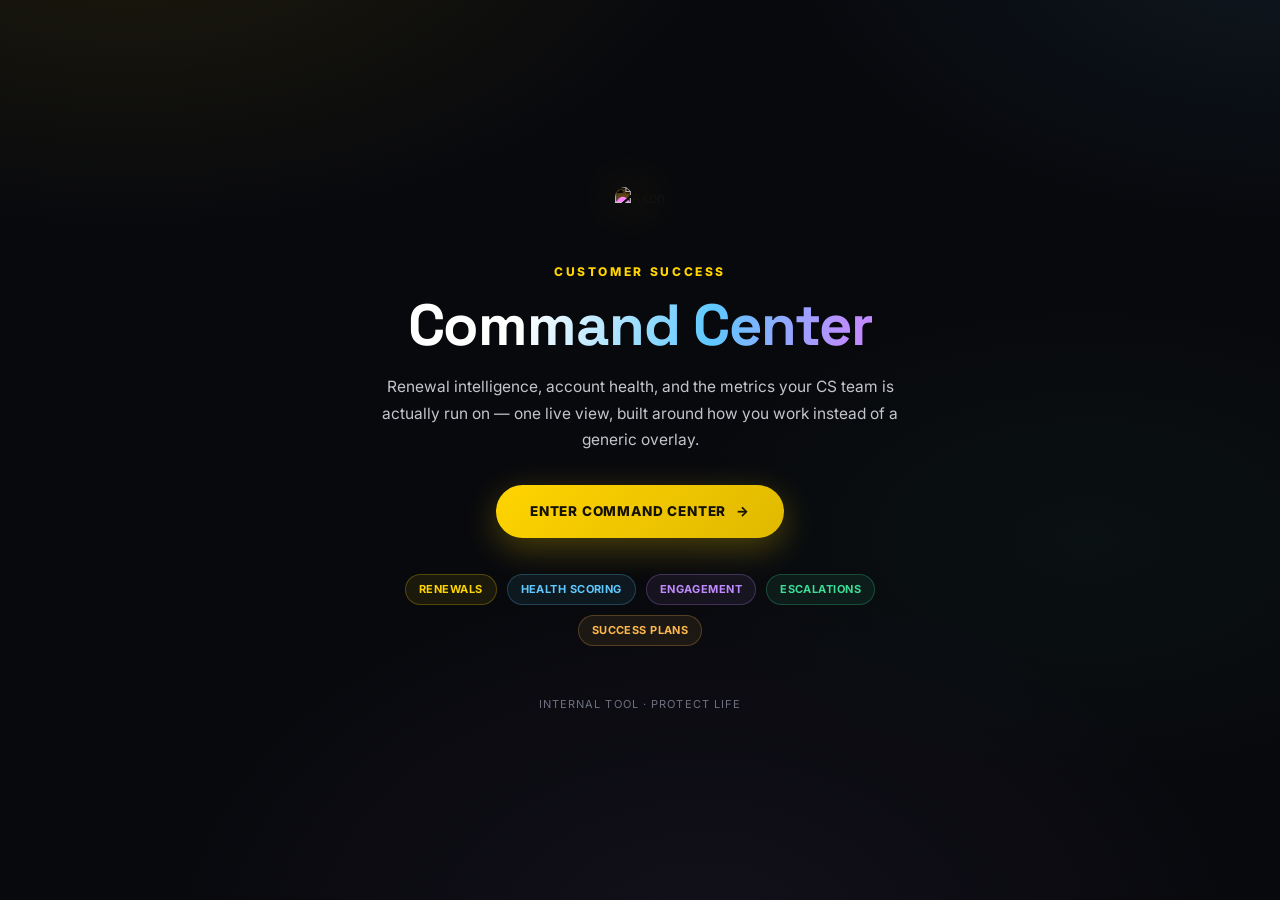
==== frontend/index.html @ 26cc107a "Initial commit: Axon CS Command Center - Gainsight replacement prototype Co-authored-by: Cursor <cur" ====
<!doctype html>
<html lang="en">
<head>
<meta charset="utf-8">
<meta name="viewport" content="width=device-width, initial-scale=1">
<title>Axon CS Command Center</title>
<link rel="preconnect" href="https://fonts.googleapis.com">
<link rel="preconnect" href="https://fonts.gstatic.com" crossorigin>
<link href="https://fonts.googleapis.com/css2?family=Inter:wght@400;500;600;700;800&family=Space+Grotesk:wght@600;700&display=swap" rel="stylesheet">
<link rel="stylesheet" href="styles.css">
<link rel="stylesheet" href="landing.css">
</head>
<body class="landing-body">

<div class="landing">
  <div class="landing-logo"><img src="assets/img/axon-logo.png" alt="Axon" class="landing-logo-img"></div>
  <div class="landing-eyebrow">Customer Success</div>
  <h1 class="landing-title">Command Center</h1>
  <p class="landing-tag">Renewal intelligence, account health, and the metrics your CS team is actually run on —
    one live view, built around how you work instead of a generic overlay.</p>
  <a class="landing-cta" href="app.html">Enter Command Center <span class="arrow">→</span></a>
  <div class="landing-chips">
    <span>Renewals</span><span>Health Scoring</span><span>Engagement</span><span>Escalations</span><span>Success Plans</span>
  </div>
  <div class="landing-foot">Internal tool &middot; Protect Life</div>
</div>

</body>
</html>
---- frontend/styles.css ----
:root{
  color-scheme: dark;
  --bg:#06070a; --page:#08090d; --panel:#141620; --panel2:#191b26; --ink:#f4f4f7; --muted:#9a9ba8; --muted2:#6f7080;
  --line:#242634; --line-soft:#1c1e2a; --black:#000000; --yellow:#ffd400; --yellow-d:#e0b900; --yellow-ink:#161200;
  --green:#3ddc97; --greenbg:rgba(61,220,151,.13); --amber:#ffb84d; --amberbg:rgba(255,184,77,.13);
  --red:#ff6b6b; --redbg:rgba(255,107,107,.14); --graybg:#1e2029;
  --blue:#5ec8ff; --blue-d:#33a9ea; --bluebg:rgba(94,200,255,.13);
  --violet:#c08bff; --violet-d:#a466f0; --violetbg:rgba(192,139,255,.13);
  --shadow-sm:0 1px 2px rgba(0,0,0,.5);
  --shadow-md:0 8px 26px rgba(0,0,0,.45), 0 1px 2px rgba(0,0,0,.6);
  --shadow-lg:0 24px 64px rgba(0,0,0,.6);
  --radius:12px; --radius-sm:8px; --radius-lg:16px;
}
*{box-sizing:border-box}
body{margin:0;background:
    radial-gradient(1100px 620px at 10% -12%, rgba(255,212,0,.09), transparent 55%),
    radial-gradient(900px 540px at 100% -8%, rgba(94,200,255,.08), transparent 55%),
    radial-gradient(900px 620px at 55% 105%, rgba(192,139,255,.06), transparent 60%),
    radial-gradient(700px 400px at 85% 60%, rgba(61,220,151,.04), transparent 60%),
    var(--page);
  color:var(--ink);
  font:14px/1.55 "Inter","Helvetica Neue",Helvetica,Arial,-apple-system,BlinkMacSystemFont,"Segoe UI",Roboto,sans-serif;
  -webkit-font-smoothing:antialiased;min-height:100vh}
a{color:var(--ink);text-decoration:none}
.up{text-transform:uppercase;letter-spacing:.08em}
::selection{background:rgba(255,212,0,.28)}
::-webkit-scrollbar{width:10px;height:10px}
::-webkit-scrollbar-thumb{background:#2e3040;border-radius:8px}
::-webkit-scrollbar-thumb:hover{background:var(--blue-d)}
::-webkit-scrollbar-track{background:transparent}

/* Masthead */
header.top{background:linear-gradient(180deg,#0d0e12,#000 85%);color:#fff;display:flex;align-items:center;justify-content:space-between;gap:16px;
  flex-wrap:wrap;padding:16px 26px;border-bottom:1px solid var(--line);position:sticky;top:0;z-index:40;box-shadow:var(--shadow-sm)}
header.top::after{content:"";position:absolute;left:0;right:0;bottom:-1px;height:2px;background:linear-gradient(90deg,transparent,var(--yellow) 15%,var(--blue) 50%,var(--violet) 82%,transparent)}
.brand{display:flex;align-items:center;gap:16px}
.logo{font-family:"Space Grotesk","Inter",sans-serif;font-weight:700;font-size:22px;letter-spacing:.14em;color:#fff;padding-right:16px;border-right:1px solid #2a2a2d;
  text-shadow:0 0 24px rgba(255,212,0,.3),0 0 40px rgba(94,200,255,.12)}
.logo b{color:var(--yellow)}
.brand h1{font-size:14px;margin:0;font-weight:700;text-transform:uppercase;letter-spacing:.09em}
.brand .sub{color:#8d8e94;font-size:11.5px;margin-top:3px;letter-spacing:.02em}
.topright{display:flex;align-items:center;gap:14px}
.modebadge{font-size:10.5px;text-transform:uppercase;letter-spacing:.08em;font-weight:700;padding:5px 11px;border-radius:999px;border:1px solid var(--line);color:var(--muted);background:var(--panel2)}
.modebadge.mock{color:var(--amber);border-color:rgba(255,184,77,.3);background:var(--amberbg)}
.modebadge.live{color:var(--green);border-color:rgba(61,220,151,.3);background:var(--greenbg)}
.modebadge.down{color:var(--red);border-color:rgba(255,107,107,.3);background:var(--redbg)}
#asof{color:#83848a;font-size:11px;text-transform:uppercase;letter-spacing:.06em}

/* Shell = sidebar + main */
.shell{display:flex;align-items:stretch;max-width:1500px;margin:0 auto}
.side{width:222px;flex:0 0 222px;background:#0b0c10;border-right:1px solid var(--line);align-self:stretch;padding:16px 0 40px;position:sticky;top:65px;height:calc(100vh - 65px);overflow:auto}
nav.tabs{display:flex;flex-direction:column;gap:2px;padding:0 10px}
nav.tabs button{border:none;border-radius:var(--radius-sm);background:none;color:#b8b9c0;text-align:left;
  padding:10px 12px;font:inherit;font-weight:600;font-size:12.5px;letter-spacing:.02em;cursor:pointer;
  display:flex;align-items:center;justify-content:space-between;gap:8px;transition:background .15s,color .15s,transform .1s}
nav.tabs button .ic{width:16px;height:16px;flex:0 0 auto;fill:none;stroke:currentColor;stroke-width:1.8;stroke-linecap:round;stroke-linejoin:round;margin-right:9px;opacity:.85}
nav.tabs button span:first-of-type{display:flex;align-items:center}
nav.tabs button:hover{background:var(--panel2);color:#fff}
nav.tabs button.active{background:linear-gradient(90deg,rgba(255,212,0,.16),rgba(94,200,255,.04) 70%,transparent);color:#fff;box-shadow:inset 2px 0 0 var(--yellow)}
.side .sec{color:var(--muted2);font-size:10px;font-weight:800;letter-spacing:.12em;padding:16px 12px 6px;text-transform:uppercase}
.side .sec.sec-blue{color:var(--blue)}
.side .sec.sec-amber{color:var(--amber)}
.side .sec.sec-violet{color:var(--violet)}
nav.tabs button .b{display:inline-flex;align-items:center;justify-content:center;min-width:18px;height:17px;padding:0 5px;
  background:var(--red);color:#1a0505;font-size:10px;font-weight:800;border-radius:999px}
nav.tabs button.active .b{background:var(--yellow);color:var(--yellow-ink)}
.side .sfoot{color:var(--muted2);font-size:10.5px;letter-spacing:.02em;padding:20px 18px 0;line-height:1.6}
.main{flex:1;min-width:0}
.inner{padding:22px 26px 0}

.scopebar{background:var(--panel);border:1px solid var(--line);border-radius:var(--radius);
  padding:10px 16px;display:flex;align-items:center;gap:8px;flex-wrap:wrap;margin:22px 0 18px;box-shadow:var(--shadow-sm)}
.crumb{display:flex;align-items:center;gap:6px;flex-wrap:wrap;font-size:13px}
.crumb button{border:none;background:none;color:var(--muted);cursor:pointer;font:inherit;padding:3px 5px;border-radius:6px;font-weight:600}
.crumb button:hover{color:var(--ink);background:var(--panel2)}
.crumb .sep{color:#4d4e54}
.crumb .cur{color:var(--ink);font-weight:800}
.scopebar .role{margin-left:auto;color:var(--muted);font-size:11px;text-transform:uppercase;letter-spacing:.06em}

.kpis{display:grid;grid-template-columns:repeat(auto-fit,minmax(180px,1fr));gap:12px;margin-bottom:20px}
.kpi{background:var(--panel);border:1px solid var(--line);padding:16px 18px;position:relative;border-radius:var(--radius);
  box-shadow:var(--shadow-sm);transition:transform .15s,box-shadow .15s,border-color .15s;overflow:hidden}
.kpi:hover{transform:translateY(-2px);box-shadow:var(--shadow-md);border-color:#34364a}
.kpi::before{content:"";position:absolute;left:14px;top:0;width:26px;height:3px;border-radius:0 0 4px 4px;background:#3a3c4c}
/* Cycle a lively accent color across KPI tiles instead of one flat gray bar everywhere */
.kpis .kpi:not(.accent):nth-child(5n+1)::before{background:var(--yellow)}
.kpis .kpi:not(.accent):nth-child(5n+2)::before{background:var(--blue)}
.kpis .kpi:not(.accent):nth-child(5n+3)::before{background:var(--violet)}
.kpis .kpi:not(.accent):nth-child(5n+4)::before{background:var(--green)}
.kpis .kpi:not(.accent):nth-child(5n+5)::before{background:var(--amber)}
.kpi.accent::before{background:var(--yellow);box-shadow:0 0 14px rgba(255,212,0,.55)}
.kpi.accent{border-color:rgba(255,212,0,.22)}
.kpi.clickable{cursor:pointer}
.kpi.clickable:hover{border-color:var(--blue-d);box-shadow:var(--shadow-md),0 0 0 1px rgba(94,200,255,.18) inset}
.pill.clickable{cursor:pointer}
.pill.clickable:hover{filter:brightness(1.2)}
.kpi.selected{border-color:var(--yellow);box-shadow:0 0 0 1px rgba(255,212,0,.55) inset,var(--shadow-md)}
.kpi.selected .v{color:var(--yellow)}
.kpi .l{color:var(--muted);font-size:10.5px;font-weight:700;text-transform:uppercase;letter-spacing:.07em}
.kpi .v{font-size:28px;font-weight:800;margin-top:8px;letter-spacing:-.02em;font-variant-numeric:tabular-nums}
.kpi .d{font-size:11.5px;color:var(--muted2);margin-top:4px}
.grid2{display:grid;grid-template-columns:1.35fr 1fr;gap:16px}
@media(max-width:920px){.grid2{grid-template-columns:1fr}}
.card{background:var(--panel);border:1px solid var(--line);padding:20px;margin-bottom:16px;border-radius:var(--radius);box-shadow:var(--shadow-sm)}
.card h3{margin:0 0 14px;font-size:12px;font-weight:800;text-transform:uppercase;letter-spacing:.06em;
  padding-bottom:12px;border-bottom:1px solid var(--line-soft);display:flex;align-items:baseline;flex-wrap:wrap;gap:8px}
.card h3 .hint{font-weight:500;color:var(--muted2);font-size:11px;text-transform:none;letter-spacing:0}
table{width:100%;border-collapse:collapse;font-size:13px}
th,td{text-align:left;padding:10px 11px;border-bottom:1px solid var(--line-soft);vertical-align:middle}
thead th{border-bottom:1px solid var(--line)}
th{color:var(--muted);font-size:10.5px;text-transform:uppercase;letter-spacing:.05em;font-weight:800;cursor:pointer;user-select:none;white-space:nowrap}
th:hover{color:var(--ink)}
tbody tr{cursor:pointer;transition:background .12s}
tbody tr:hover{background:var(--panel2)}
.num{text-align:right;font-variant-numeric:tabular-nums}
.pill{display:inline-block;padding:3px 9px;font-size:10.5px;font-weight:800;white-space:nowrap;text-transform:uppercase;letter-spacing:.03em;border-radius:999px;border:1px solid transparent}
.p-green{background:var(--greenbg);color:var(--green);border-color:rgba(61,220,151,.25)}
.p-amber{background:var(--amberbg);color:var(--amber);border-color:rgba(255,184,77,.25)}
.p-red{background:var(--redbg);color:var(--red);border-color:rgba(255,107,107,.25)}
.p-gray{background:var(--graybg);color:#c2c3ca;border-color:var(--line)}
.p-blue{background:var(--bluebg);color:var(--blue);border-color:rgba(94,200,255,.25)}
.p-violet{background:var(--violetbg);color:var(--violet);border-color:rgba(192,139,255,.25)}
.hs{display:inline-flex;align-items:center;gap:8px}
.bar{width:54px;height:6px;background:#242634;overflow:hidden;border-radius:999px}
.bar i{display:block;height:100%;border-radius:999px}
.chartbox{position:relative;height:252px}
.mini{color:var(--muted);font-size:12px}
.row-actions{display:flex;gap:8px;flex-wrap:wrap;align-items:center}
.btn{border:1px solid var(--line);background:var(--panel2);color:var(--ink);padding:7px 14px;cursor:pointer;font:inherit;font-weight:700;font-size:11px;
  text-transform:uppercase;letter-spacing:.04em;border-radius:999px;transition:all .15s}
.btn:hover{background:#22242f;border-color:var(--blue-d);color:#fff;transform:translateY(-1px);box-shadow:0 4px 16px rgba(94,200,255,.14)}
.btn.primary{background:linear-gradient(135deg,var(--yellow),var(--yellow-d));color:var(--yellow-ink);border-color:var(--yellow);box-shadow:0 0 0 0 rgba(255,212,0,0)}
.btn.primary:hover{background:linear-gradient(135deg,#ffe14d,var(--yellow-d));border-color:var(--yellow);box-shadow:0 4px 20px rgba(255,212,0,.35)}
.btn.sm{padding:5px 11px;font-size:10px}
.btn:disabled{opacity:.4;cursor:not-allowed;transform:none}
.overlay{position:fixed;inset:0;background:rgba(0,0,0,.68);backdrop-filter:blur(2px);display:none;align-items:flex-start;justify-content:center;padding:40px 16px;z-index:50;overflow:auto}
.overlay.show{display:flex}
.sheet{background:var(--panel);max-width:820px;width:100%;box-shadow:var(--shadow-lg);overflow:hidden;border-radius:var(--radius-lg);border:1px solid var(--line)}
.sheet .hd{padding:20px 24px;border-bottom:1px solid var(--line);display:flex;justify-content:space-between;align-items:flex-start;gap:12px;
  background:linear-gradient(135deg,rgba(255,212,0,.07),rgba(94,200,255,.04) 55%,transparent)}
.sheet .hd h2{margin:0;font-size:19px;font-weight:800;letter-spacing:-.01em}
.sheet .bd{padding:22px 24px}
.x{border:1px solid var(--line);background:var(--panel2);width:32px;height:32px;cursor:pointer;font-size:15px;color:var(--muted);border-radius:999px;transition:all .15s}
.x:hover{background:var(--ink);color:#000}
.comp{display:grid;grid-template-columns:1fr auto;gap:7px 10px;font-size:13px;margin-top:6px}
.comp .neg{color:var(--red);font-weight:800;font-variant-numeric:tabular-nums}
.comp .pos{color:var(--green);font-weight:800;font-variant-numeric:tabular-nums}
.slider{display:grid;grid-template-columns:210px 1fr 44px;align-items:center;gap:12px;margin:12px 0}
.slider label{font-size:12px;text-transform:uppercase;letter-spacing:.03em;color:var(--muted);font-weight:700}
.slider input{width:100%;accent-color:var(--yellow)}
.slider span{font-weight:800;font-variant-numeric:tabular-nums;text-align:right}
.tl{border-left:2px solid var(--line);margin-left:6px;padding-left:16px}
.tl .ev{margin-bottom:14px;position:relative}
.tl .ev::before{content:"";position:absolute;left:-23px;top:4px;width:9px;height:9px;background:var(--yellow);border:2px solid var(--panel);border-radius:50%;box-shadow:0 0 0 2px var(--line)}
.tl .ev .t{font-size:11px;color:var(--muted2)}
.loading{text-align:center;padding:80px 20px;color:var(--muted)}
.spinner{width:30px;height:30px;border:3px solid #242634;border-top-color:var(--yellow);border-radius:50%;animation:spin .8s linear infinite;margin:0 auto 16px}
@keyframes spin{to{transform:rotate(360deg)}}
.hidden{display:none!important}
.err{background:var(--redbg);color:var(--red);padding:13px 15px;margin:10px 0;font-weight:700;border-radius:var(--radius-sm);border:1px solid rgba(255,107,107,.25)}
.tag{font-size:10.5px;color:var(--muted);background:var(--graybg);padding:2px 7px;font-weight:700;border-radius:6px}
/* Lively hue-cycled tags (state codes, resource categories) instead of flat gray everywhere */
.tag.ty{background:rgba(255,212,0,.15);color:#ffe066}
.tag.tb{background:rgba(94,200,255,.15);color:#7dd6ff}
.tag.tv{background:rgba(192,139,255,.15);color:#cfa8ff}
.tag.tg{background:rgba(61,220,151,.15);color:#5fe6ad}
.tag.ta{background:rgba(255,184,77,.15);color:#ffc670}
.tag.tr{background:rgba(255,107,107,.15);color:#ff9494}
.treewrap .node{border:1px solid var(--line);margin-bottom:10px;overflow:hidden;border-radius:var(--radius-sm);transition:border-color .15s}
.treewrap .node:hover{border-color:#3a3c4c}
.treewrap .nhead{display:grid;grid-template-columns:1fr auto auto auto auto;gap:12px;align-items:center;padding:14px 16px;cursor:pointer;
  border-left:3px solid transparent;transition:background .15s,border-color .15s}
.treewrap .nhead:hover{background:var(--panel2);border-left-color:var(--yellow)}
.treewrap .nname{font-weight:800}
.treewrap .ntitle{color:var(--muted);font-size:11.5px;font-weight:500}
.treewrap .metric{text-align:right;font-variant-numeric:tabular-nums;font-size:13px;font-weight:700}
.treewrap .metric b{display:block;font-size:10px;color:var(--muted2);font-weight:700;text-transform:uppercase;letter-spacing:.05em;margin-bottom:2px}
.select{border:1px solid var(--line);padding:7px 11px;font:inherit;background:var(--panel2);color:var(--ink);font-weight:600;border-radius:8px}
.select:focus{outline:1px solid var(--yellow)}
.legend{display:flex;gap:16px;flex-wrap:wrap;font-size:11.5px;color:var(--muted);margin-top:14px;text-transform:uppercase;letter-spacing:.03em;font-weight:600}
.legend span{display:inline-flex;align-items:center;gap:6px}
.dot{width:9px;height:9px;display:inline-block;border-radius:50%}
.foot{color:var(--muted2);font-size:11px;margin-top:26px;line-height:1.7;border-top:1px solid var(--line-soft);padding-top:16px;padding-bottom:36px}
.searchbar{margin:0 0 14px}
.searchbar input{width:100%;max-width:360px;border:1px solid var(--line);padding:9px 13px;font:inherit;border-radius:999px;background:var(--panel2);color:var(--ink)}
.searchbar input:focus{outline:1px solid var(--yellow)}
.notes-in{width:100%;border:1px solid var(--line);padding:9px 11px;font:inherit;resize:vertical;border-radius:var(--radius-sm);background:var(--panel2);color:var(--ink)}
.notes-in:focus{outline:1px solid var(--yellow)}
.prodlist{display:flex;flex-direction:column;gap:8px}
.prow{display:grid;grid-template-columns:180px 1fr 80px;gap:10px;align-items:center;font-size:12.5px}
.prow .pn{font-weight:700;overflow:hidden;text-overflow:ellipsis;white-space:nowrap}
.prow .pbar{height:9px;background:#1e2029;overflow:hidden;border-radius:999px}
.prow .pbar i{display:block;height:100%;background:linear-gradient(90deg,var(--blue),var(--violet));border-radius:999px}
.prow .pv{text-align:right;font-variant-numeric:tabular-nums;font-weight:700}
@media(max-width:560px){.prow{grid-template-columns:120px 1fr 66px}}

/* Home */
.hero{background:
    radial-gradient(700px 280px at 92% -30%,rgba(255,212,0,.13),transparent 60%),
    radial-gradient(600px 320px at -6% 120%,rgba(94,200,255,.10),transparent 60%),
    radial-gradient(500px 260px at 50% 130%,rgba(192,139,255,.07),transparent 60%),
    var(--panel);
  border:1px solid var(--line);padding:32px 34px;margin:22px 0 18px;border-radius:var(--radius-lg);box-shadow:var(--shadow-sm);position:relative;overflow:hidden}
.hero::after{content:"";position:absolute;left:0;right:0;top:0;height:3px;background:linear-gradient(90deg,var(--yellow),var(--blue),var(--violet))}
.hero h2{margin:0 0 10px;font-size:27px;font-weight:800;letter-spacing:-.02em;font-family:"Space Grotesk","Inter",sans-serif}
.hero p{margin:0;color:#c4c5cb;max-width:760px;font-size:14.5px;line-height:1.65}
.hero .eyebrow{color:var(--yellow);font-size:11px;font-weight:800;text-transform:uppercase;letter-spacing:.14em;margin-bottom:12px}
.features{display:grid;grid-template-columns:repeat(auto-fill,minmax(250px,1fr));gap:12px}
.feature{background:var(--panel2);border:1px solid var(--line);padding:17px 18px;cursor:pointer;transition:border-color .15s,transform .12s,box-shadow .15s;
  border-radius:var(--radius);position:relative;overflow:hidden}
.feature::before{content:"";position:absolute;left:0;top:0;bottom:0;width:3px;background:transparent;transition:background .15s}
.feature:hover{border-color:#3a3c4c;transform:translateY(-2px);box-shadow:var(--shadow-md)}
/* Cycle a lively accent per card instead of always yellow */
.features .feature:nth-child(5n+1):hover::before{background:var(--yellow)}
.features .feature:nth-child(5n+1):hover .go{color:var(--yellow)}
.features .feature:nth-child(5n+2):hover::before{background:var(--blue)}
.features .feature:nth-child(5n+2):hover .go{color:var(--blue)}
.features .feature:nth-child(5n+3):hover::before{background:var(--violet)}
.features .feature:nth-child(5n+3):hover .go{color:var(--violet)}
.features .feature:nth-child(5n+4):hover::before{background:var(--green)}
.features .feature:nth-child(5n+4):hover .go{color:var(--green)}
.features .feature:nth-child(5n+5):hover::before{background:var(--amber)}
.features .feature:nth-child(5n+5):hover .go{color:var(--amber)}
.feature h4{margin:0 0 6px;font-size:13px;font-weight:800;text-transform:uppercase;letter-spacing:.04em}
.feature p{margin:0;color:var(--muted);font-size:12.5px;line-height:1.55}
.feature .go{margin-top:10px;color:var(--muted2);font-size:11px;font-weight:800;text-transform:uppercase;letter-spacing:.05em;transition:color .15s}

/* CSAT gauge */
.csat-wrap{display:flex;align-items:center;gap:14px}
.csat-num{font-size:32px;font-weight:800;font-variant-numeric:tabular-nums}
.csat-face{font-size:12px;font-weight:800;text-transform:uppercase;letter-spacing:.04em}

/* Success plans */
.milestone{display:grid;grid-template-columns:26px 1fr 150px 90px;gap:10px;align-items:center;padding:10px 0;border-bottom:1px solid var(--line-soft)}
.milestone:last-child{border-bottom:none}
.milestone input[type=checkbox]{width:17px;height:17px;accent-color:var(--green);cursor:pointer}
.milestone input[type=text]{width:100%;border:1px solid transparent;background:none;color:var(--ink);font:inherit;padding:5px 7px;border-radius:6px}
.milestone input[type=text]:hover,.milestone input[type=text]:focus{border-color:var(--line);background:var(--panel2);outline:none}
.milestone input[type=date]{border:1px solid var(--line);background:var(--panel2);color:var(--ink);font:inherit;padding:5px 7px;border-radius:6px;font-size:12px;color-scheme:dark}
.milestone.done input[type=text]{text-decoration:line-through;color:var(--muted2)}
.progress{height:9px;background:#1e2029;overflow:hidden;border-radius:999px}
.progress i{display:block;height:100%;background:linear-gradient(90deg,#1fae72,var(--green));border-radius:999px}
.obj-in{width:100%;border:1px solid var(--line);padding:9px 11px;font:inherit;resize:vertical;border-radius:var(--radius-sm);min-height:70px;background:var(--panel2);color:var(--ink)}
.obj-in:focus{outline:1px solid var(--yellow)}

/* misc */
#toastHost{position:fixed;bottom:22px;left:50%;transform:translateX(-50%);z-index:99;display:flex;flex-direction:column;gap:8px;align-items:center}
.toast{background:var(--greenbg);color:var(--green);border:1px solid rgba(61,220,151,.3);padding:11px 18px;border-radius:999px;font-weight:700;font-size:12.5px;
  box-shadow:var(--shadow-md);animation:toastin .2s ease}
@keyframes toastin{from{opacity:0;transform:translateY(8px)}to{opacity:1;transform:translateY(0)}}

/* callouts (e.g. health-score skepticism note) */
.card.callout{border-color:rgba(255,184,77,.35);background:linear-gradient(180deg,rgba(255,184,77,.06),var(--panel))}
.card.callout h3{color:var(--amber);border-bottom-color:rgba(255,184,77,.2)}

/* resource library */
.reslist{display:flex;flex-direction:column;gap:8px}
.resrow{display:flex;align-items:center;justify-content:space-between;gap:10px;padding:9px 12px;background:var(--panel2);border:1px solid var(--line-soft);border-radius:var(--radius-sm)}
.resrow a{color:var(--ink);font-weight:600;text-decoration:underline;text-decoration-color:var(--yellow);text-decoration-thickness:1.5px}
.resrow a:hover{color:var(--yellow)}
---- frontend/landing.css ----
/* Title / landing page — reuses the app's color variables from styles.css so it
   always stays visually in sync with the dashboard theme. */
.landing-body{display:flex;min-height:100vh;margin:0}
.landing{
  margin:auto;max-width:640px;padding:64px 40px;text-align:center;
  display:flex;flex-direction:column;align-items:center;gap:6px;
}
.landing-logo{display:inline-flex;align-items:center;justify-content:center}
.landing-logo-img{
  height:44px;display:block;border-radius:10px;
  filter:invert(1) brightness(1.6) drop-shadow(0 0 26px rgba(255,212,0,.35)) drop-shadow(0 0 46px rgba(94,200,255,.16));
}
.landing-eyebrow{
  color:var(--yellow);font-size:12px;font-weight:800;text-transform:uppercase;letter-spacing:.22em;
  margin-top:26px;
}
.landing-title{
  font-family:"Space Grotesk","Inter",sans-serif;font-weight:800;letter-spacing:-.02em;
  font-size:58px;line-height:1.05;margin:8px 0 6px;
  background:linear-gradient(100deg,#fff 25%,var(--blue) 65%,var(--violet) 95%);
  -webkit-background-clip:text;background-clip:text;color:transparent;
}
.landing-tag{
  color:#c4c5cb;font-size:15.5px;line-height:1.7;max-width:520px;margin:6px 0 8px;
}
.landing-cta{
  display:inline-flex;align-items:center;gap:10px;margin-top:18px;padding:16px 34px;border-radius:999px;
  background:linear-gradient(135deg,var(--yellow),var(--yellow-d));color:var(--yellow-ink);
  font-weight:800;font-size:13.5px;text-transform:uppercase;letter-spacing:.06em;text-decoration:none;
  box-shadow:0 10px 34px rgba(255,212,0,.28);transition:transform .15s,box-shadow .15s;
}
.landing-cta:hover{transform:translateY(-2px) scale(1.02);box-shadow:0 14px 42px rgba(255,212,0,.4)}
.landing-cta .arrow{transition:transform .15s}
.landing-cta:hover .arrow{transform:translateX(3px)}
.landing-chips{display:flex;gap:10px;flex-wrap:wrap;justify-content:center;margin-top:30px;max-width:480px}
.landing-chips span{
  font-size:11px;font-weight:700;text-transform:uppercase;letter-spacing:.04em;
  padding:6px 13px;border-radius:999px;border:1px solid var(--line);background:var(--panel2);color:var(--muted);
}
.landing-chips span:nth-child(5n+1){color:var(--yellow);border-color:rgba(255,212,0,.25);background:rgba(255,212,0,.08)}
.landing-chips span:nth-child(5n+2){color:var(--blue);border-color:rgba(94,200,255,.25);background:rgba(94,200,255,.08)}
.landing-chips span:nth-child(5n+3){color:var(--violet);border-color:rgba(192,139,255,.25);background:rgba(192,139,255,.08)}
.landing-chips span:nth-child(5n+4){color:var(--green);border-color:rgba(61,220,151,.25);background:rgba(61,220,151,.08)}
.landing-chips span:nth-child(5n+5){color:var(--amber);border-color:rgba(255,184,77,.25);background:rgba(255,184,77,.08)}
.landing-foot{color:var(--muted2);font-size:11px;letter-spacing:.1em;text-transform:uppercase;margin-top:44px}
@media(max-width:560px){
  .landing{padding:48px 24px}
  .landing-title{font-size:40px}
}
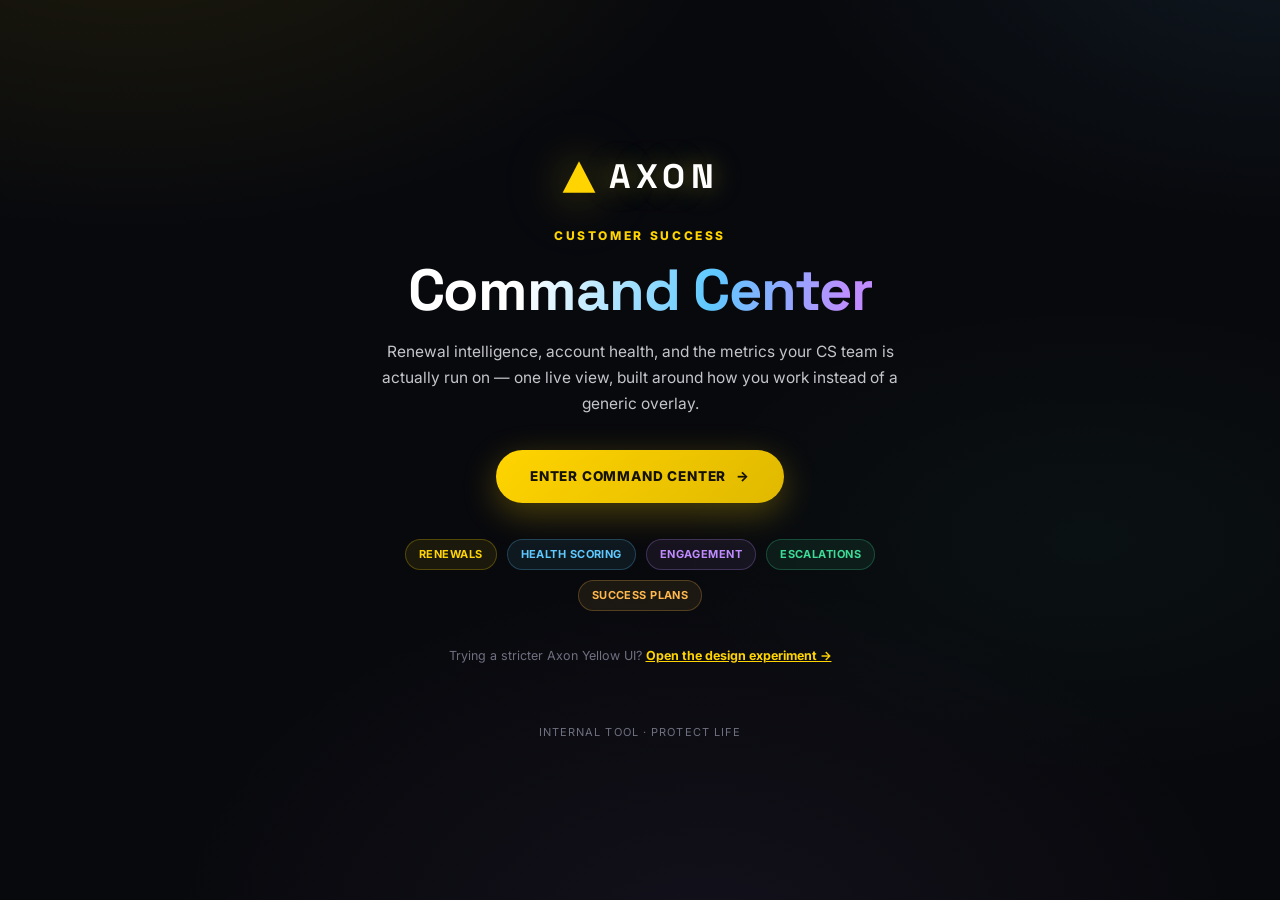
==== commit 7248dd18: "Add scorecard improve plans, Axon branding, and theme toggle. Ship CSM below-target improve plans pl" ====
--- a/frontend/index.html
+++ b/frontend/index.html
@@ -13,7 +13,10 @@
 <body class="landing-body">
 
 <div class="landing">
-  <div class="landing-logo"><img src="assets/img/axon-logo.png" alt="Axon" class="landing-logo-img"></div>
+  <div class="landing-logo" aria-label="Axon">
+    <svg class="landing-logo-mark" viewBox="0 0 40 40" aria-hidden="true" focusable="false"><path fill="currentColor" d="M20 2.5 38.2 37.5H1.8L20 2.5Z"/></svg>
+    <span class="landing-logo-text">AXON</span>
+  </div>
   <div class="landing-eyebrow">Customer Success</div>
   <h1 class="landing-title">Command Center</h1>
   <p class="landing-tag">Renewal intelligence, account health, and the metrics your CS team is actually run on —
@@ -22,6 +25,7 @@
   <div class="landing-chips">
     <span>Renewals</span><span>Health Scoring</span><span>Engagement</span><span>Escalations</span><span>Success Plans</span>
   </div>
+  <p class="landing-tag" style="margin-top:28px;font-size:12.5px;color:var(--muted2)">Trying a stricter Axon Yellow UI? <a href="/axon/" style="color:var(--yellow);text-decoration:underline;font-weight:700">Open the design experiment →</a></p>
   <div class="landing-foot">Internal tool &middot; Protect Life</div>
 </div>
 
--- a/frontend/styles.css
+++ b/frontend/styles.css
@@ -11,6 +11,45 @@
   --shadow-lg:0 24px 64px rgba(0,0,0,.6);
   --radius:12px; --radius-sm:8px; --radius-lg:16px;
 }
+/* Light mode for classic UI — same structure, inverted surfaces */
+html[data-theme="light"]{
+  color-scheme: light;
+  --bg:#ffffff; --page:#f4f4f4; --panel:#ffffff; --panel2:#f7f7f7; --ink:#0a0a0a; --muted:#5c5c5c; --muted2:#8a8a8a;
+  --line:#e0e0e0; --line-soft:#ececec; --black:#000000; --yellow:#ffe600; --yellow-d:#e6cf00; --yellow-ink:#161200;
+  --green:#1a9e5c; --greenbg:rgba(26,158,92,.12); --amber:#d4890a; --amberbg:rgba(212,137,10,.12);
+  --red:#d64545; --redbg:rgba(214,69,69,.1); --graybg:#f0f0f0;
+  --blue:#2a7de1; --blue-d:#1f66c0; --bluebg:rgba(42,125,225,.1);
+  --violet:#7a5af8; --violet-d:#6344e0; --violetbg:rgba(122,90,248,.1);
+  --shadow-sm:0 1px 2px rgba(0,0,0,.06);
+  --shadow-md:0 8px 28px rgba(0,0,0,.08);
+  --shadow-lg:0 24px 64px rgba(0,0,0,.14);
+}
+html[data-theme="light"] body{background:var(--page)}
+html[data-theme="light"] header.top{background:#fff;color:#000}
+html[data-theme="light"] header.top::after{background:var(--yellow)}
+html[data-theme="light"] .logo{color:#000;text-shadow:none}
+html[data-theme="light"] .side{background:#fff}
+html[data-theme="light"] nav.tabs button{color:var(--muted)}
+html[data-theme="light"] nav.tabs button:hover{background:var(--panel2);color:#000}
+html[data-theme="light"] nav.tabs button.active{background:rgba(255,230,0,.22);color:#000}
+html[data-theme="light"] .sheet .hd{background:linear-gradient(135deg,rgba(255,230,0,.25),transparent 55%)}
+html[data-theme="light"] .milestone input[type=date],
+html[data-theme="light"] .searchbar input,
+html[data-theme="light"] .notes-in,
+html[data-theme="light"] .obj-in,
+html[data-theme="light"] .select{color-scheme:light}
+.theme-toggle{width:32px;height:32px;padding:0;border:1px solid var(--line);background:var(--panel2);color:var(--ink);cursor:pointer;
+  border-radius:999px;display:inline-flex;align-items:center;justify-content:center;flex:0 0 auto;transition:border-color .15s,background .15s,color .15s}
+.theme-toggle svg{width:15px;height:15px;fill:none;stroke:currentColor;stroke-width:1.8;stroke-linecap:round;stroke-linejoin:round}
+.theme-toggle:hover{border-color:var(--yellow);color:var(--yellow);background:rgba(255,212,0,.08)}
+.improve-list{display:flex;flex-direction:column;gap:10px}
+.improve-step{display:grid;grid-template-columns:140px 1fr;gap:12px;padding:12px 14px;border:1px solid var(--line);border-radius:var(--radius-sm);background:var(--panel2)}
+.improve-step.high{border-color:rgba(255,107,107,.35);background:var(--redbg)}
+.improve-step.med{border-color:rgba(255,184,77,.3);background:var(--amberbg)}
+.improve-meta{font-size:12.5px}
+.improve-body b{display:inline;font-size:13px}
+.improve-body .mini{margin:6px 0 0}
+@media(max-width:720px){.improve-step{grid-template-columns:1fr}}
 *{box-sizing:border-box}
 body{margin:0;background:
     radial-gradient(1100px 620px at 10% -12%, rgba(255,212,0,.09), transparent 55%),
@@ -34,9 +73,14 @@
   flex-wrap:wrap;padding:16px 26px;border-bottom:1px solid var(--line);position:sticky;top:0;z-index:40;box-shadow:var(--shadow-sm)}
 header.top::after{content:"";position:absolute;left:0;right:0;bottom:-1px;height:2px;background:linear-gradient(90deg,transparent,var(--yellow) 15%,var(--blue) 50%,var(--violet) 82%,transparent)}
 .brand{display:flex;align-items:center;gap:16px}
-.logo{font-family:"Space Grotesk","Inter",sans-serif;font-weight:700;font-size:22px;letter-spacing:.14em;color:#fff;padding-right:16px;border-right:1px solid #2a2a2d;
+.logo{display:inline-flex;align-items:center;gap:10px;color:#fff;padding-right:16px;border-right:1px solid #2a2a2d;
+  text-decoration:none;line-height:1}
+.logo-mark{width:22px;height:22px;flex:0 0 auto;color:var(--yellow);
+  filter:drop-shadow(0 0 14px rgba(255,212,0,.45))}
+.logo-word{font-family:"Space Grotesk","Inter",sans-serif;font-weight:700;font-size:22px;letter-spacing:.16em;
   text-shadow:0 0 24px rgba(255,212,0,.3),0 0 40px rgba(94,200,255,.12)}
-.logo b{color:var(--yellow)}
+html[data-theme="light"] .logo-mark{filter:none}
+html[data-theme="light"] .logo-word{text-shadow:none}
 .brand h1{font-size:14px;margin:0;font-weight:700;text-transform:uppercase;letter-spacing:.09em}
 .brand .sub{color:#8d8e94;font-size:11.5px;margin-top:3px;letter-spacing:.02em}
 .topright{display:flex;align-items:center;gap:14px}
@@ -101,6 +145,12 @@
 .kpi .d{font-size:11.5px;color:var(--muted2);margin-top:4px}
 .grid2{display:grid;grid-template-columns:1.35fr 1fr;gap:16px}
 @media(max-width:920px){.grid2{grid-template-columns:1fr}}
+.disco-grid{display:grid;grid-template-columns:1fr 1fr;gap:14px;margin-top:4px}
+@media(max-width:820px){.disco-grid{grid-template-columns:1fr}}
+details.disc summary{cursor:pointer;list-style:none;padding:2px 0}
+details.disc summary::-webkit-details-marker{display:none}
+details.disc summary::before{content:'▸ ';color:var(--muted)}
+details.disc[open] summary::before{content:'▾ '}
 .card{background:var(--panel);border:1px solid var(--line);padding:20px;margin-bottom:16px;border-radius:var(--radius);box-shadow:var(--shadow-sm)}
 .card h3{margin:0 0 14px;font-size:12px;font-weight:800;text-transform:uppercase;letter-spacing:.06em;
   padding-bottom:12px;border-bottom:1px solid var(--line-soft);display:flex;align-items:baseline;flex-wrap:wrap;gap:8px}
@@ -176,6 +226,7 @@
 .treewrap .metric{text-align:right;font-variant-numeric:tabular-nums;font-size:13px;font-weight:700}
 .treewrap .metric b{display:block;font-size:10px;color:var(--muted2);font-weight:700;text-transform:uppercase;letter-spacing:.05em;margin-bottom:2px}
 .select{border:1px solid var(--line);padding:7px 11px;font:inherit;background:var(--panel2);color:var(--ink);font-weight:600;border-radius:8px}
+.select.sm{padding:5px 8px;font-size:11.5px;font-weight:500;border-radius:6px;max-width:140px}
 .select:focus{outline:1px solid var(--yellow)}
 .legend{display:flex;gap:16px;flex-wrap:wrap;font-size:11.5px;color:var(--muted);margin-top:14px;text-transform:uppercase;letter-spacing:.03em;font-weight:600}
 .legend span{display:inline-flex;align-items:center;gap:6px}
@@ -186,6 +237,8 @@
 .searchbar input:focus{outline:1px solid var(--yellow)}
 .notes-in{width:100%;border:1px solid var(--line);padding:9px 11px;font:inherit;resize:vertical;border-radius:var(--radius-sm);background:var(--panel2);color:var(--ink)}
 .notes-in:focus{outline:1px solid var(--yellow)}
+.next-step{border:1px solid var(--line);background:var(--panel2);border-radius:var(--radius-sm);padding:12px 14px}
+.next-step.overdue{border-color:rgba(255,107,107,.35);background:rgba(255,107,107,.06)}
 .prodlist{display:flex;flex-direction:column;gap:8px}
 .prow{display:grid;grid-template-columns:180px 1fr 80px;gap:10px;align-items:center;font-size:12.5px}
 .prow .pn{font-weight:700;overflow:hidden;text-overflow:ellipsis;white-space:nowrap}
@@ -238,6 +291,15 @@
 .milestone input[type=text]:hover,.milestone input[type=text]:focus{border-color:var(--line);background:var(--panel2);outline:none}
 .milestone input[type=date]{border:1px solid var(--line);background:var(--panel2);color:var(--ink);font:inherit;padding:5px 7px;border-radius:6px;font-size:12px;color-scheme:dark}
 .milestone.done input[type=text]{text-decoration:line-through;color:var(--muted2)}
+.tapstep{display:flex;align-items:center;gap:10px;padding:9px 0;border-bottom:1px solid var(--line-soft)}
+.tapstep:last-child{border-bottom:none}
+.tapstep input[type=checkbox]{width:17px;height:17px;accent-color:var(--green);cursor:pointer;flex:none}
+.tapstep.done span{text-decoration:line-through;color:var(--muted2)}
+.rollrow{display:flex;align-items:center;gap:8px;margin-bottom:7px;font-size:12.5px}
+.rollrow .rl{width:130px;flex:0 0 auto;color:var(--muted);overflow:hidden;text-overflow:ellipsis;white-space:nowrap}
+.rollrow .rbarwrap{flex:1;height:8px;background:#1e2029;border-radius:999px;overflow:hidden}
+.rollrow .rbar{height:100%;background:var(--blue);border-radius:999px}
+.rollrow .rn{width:22px;text-align:right;font-weight:700}
 .progress{height:9px;background:#1e2029;overflow:hidden;border-radius:999px}
 .progress i{display:block;height:100%;background:linear-gradient(90deg,#1fae72,var(--green));border-radius:999px}
 .obj-in{width:100%;border:1px solid var(--line);padding:9px 11px;font:inherit;resize:vertical;border-radius:var(--radius-sm);min-height:70px;background:var(--panel2);color:var(--ink)}
--- a/frontend/landing.css
+++ b/frontend/landing.css
@@ -5,11 +5,18 @@
   margin:auto;max-width:640px;padding:64px 40px;text-align:center;
   display:flex;flex-direction:column;align-items:center;gap:6px;
 }
-.landing-logo{display:inline-flex;align-items:center;justify-content:center}
-.landing-logo-img{
-  height:44px;display:block;border-radius:10px;
-  filter:invert(1) brightness(1.6) drop-shadow(0 0 26px rgba(255,212,0,.35)) drop-shadow(0 0 46px rgba(94,200,255,.16));
+.landing-logo{display:inline-flex;align-items:center;justify-content:center;gap:12px}
+.landing-logo-mark{
+  width:36px;height:36px;color:var(--yellow);
+  filter:drop-shadow(0 0 22px rgba(255,212,0,.45)) drop-shadow(0 0 40px rgba(94,200,255,.14));
 }
+.landing-logo-text{
+  font-family:"Space Grotesk","Inter",sans-serif;font-weight:800;letter-spacing:.16em;
+  font-size:34px;color:#fff;line-height:1;
+  text-shadow:0 0 26px rgba(255,212,0,.35),0 0 46px rgba(94,200,255,.16);
+}
+html[data-theme="light"] .landing-logo-text{color:#000;text-shadow:none}
+html[data-theme="light"] .landing-logo-mark{filter:none}
 .landing-eyebrow{
   color:var(--yellow);font-size:12px;font-weight:800;text-transform:uppercase;letter-spacing:.22em;
   margin-top:26px;
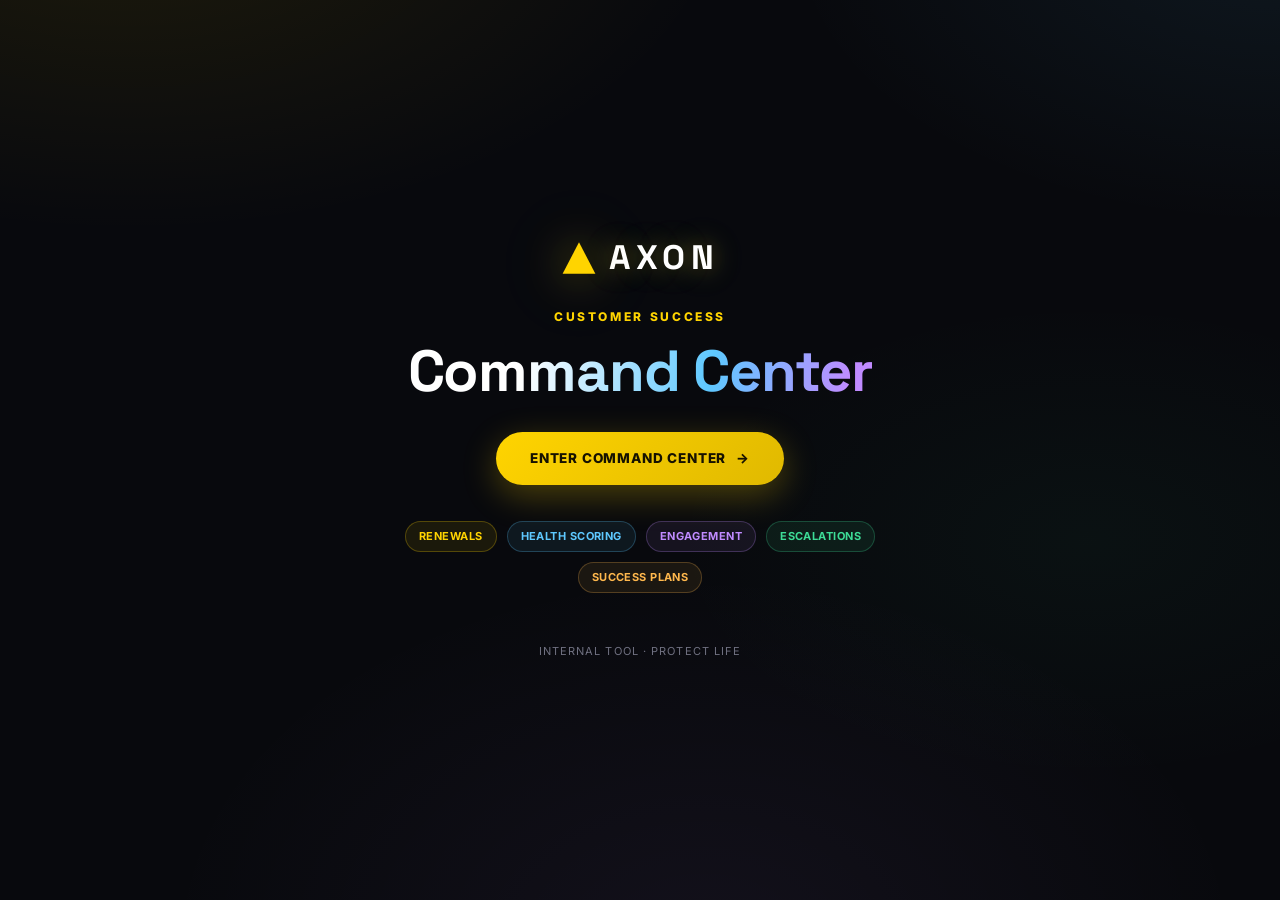
==== commit 8195998f: "Add Usage & Adoption feature and Email Outreach; nav + cache-bust updates" ====
--- a/frontend/index.html
+++ b/frontend/index.html
@@ -19,13 +19,10 @@
   </div>
   <div class="landing-eyebrow">Customer Success</div>
   <h1 class="landing-title">Command Center</h1>
-  <p class="landing-tag">Renewal intelligence, account health, and the metrics your CS team is actually run on —
-    one live view, built around how you work instead of a generic overlay.</p>
   <a class="landing-cta" href="app.html">Enter Command Center <span class="arrow">→</span></a>
   <div class="landing-chips">
     <span>Renewals</span><span>Health Scoring</span><span>Engagement</span><span>Escalations</span><span>Success Plans</span>
   </div>
-  <p class="landing-tag" style="margin-top:28px;font-size:12.5px;color:var(--muted2)">Trying a stricter Axon Yellow UI? <a href="/axon/" style="color:var(--yellow);text-decoration:underline;font-weight:700">Open the design experiment →</a></p>
   <div class="landing-foot">Internal tool &middot; Protect Life</div>
 </div>
 
--- a/frontend/styles.css
+++ b/frontend/styles.css
@@ -320,3 +320,28 @@
 .resrow{display:flex;align-items:center;justify-content:space-between;gap:10px;padding:9px 12px;background:var(--panel2);border:1px solid var(--line-soft);border-radius:var(--radius-sm)}
 .resrow a{color:var(--ink);font-weight:600;text-decoration:underline;text-decoration-color:var(--yellow);text-decoration-thickness:1.5px}
 .resrow a:hover{color:var(--yellow)}
+
+/* email outreach */
+.email-suggest-list{display:flex;flex-direction:column;gap:8px}
+.email-suggest{display:flex;align-items:center;justify-content:space-between;gap:12px;padding:12px 14px;border:1px solid var(--line);border-radius:var(--radius-sm);background:var(--panel2)}
+.email-tpl-bar{display:flex;align-items:flex-end;flex-wrap:wrap;gap:12px}
+.email-dd{position:relative;display:flex;flex-direction:column;gap:4px}
+.email-dd-btn{display:flex;align-items:center;justify-content:space-between;gap:12px;width:100%;margin-top:4px;padding:10px 12px;border:1px solid var(--line);border-radius:8px;background:var(--panel2);color:var(--ink);font:inherit;font-weight:600;cursor:pointer;text-align:left}
+.email-dd-btn:hover,.email-dd-btn.open{border-color:var(--yellow)}
+.email-dd-btn-text{overflow:hidden;text-overflow:ellipsis;white-space:nowrap}
+.email-dd-caret{color:var(--muted);font-size:12px;flex:0 0 auto}
+.email-dd-btn.open .email-dd-caret{transform:rotate(180deg)}
+.email-dd-menu{position:absolute;left:0;right:0;top:calc(100% + 4px);z-index:30;max-height:280px;overflow-y:auto;overscroll-behavior:contain;border:1px solid var(--line);border-radius:10px;background:var(--panel);box-shadow:var(--shadow-md);padding:6px}
+.email-dd-menu[hidden]{display:none!important}
+.email-dd-group{padding:4px 0 8px}
+.email-dd-label{font-size:10.5px;font-weight:800;letter-spacing:.08em;text-transform:uppercase;color:var(--muted);padding:6px 10px 4px}
+.email-dd-item{display:flex;flex-direction:column;align-items:flex-start;gap:2px;width:100%;padding:10px 12px;border:none;border-radius:8px;background:transparent;color:var(--ink);font:inherit;cursor:pointer;text-align:left}
+.email-dd-item:hover{background:var(--panel2)}
+.email-dd-item.selected{background:rgba(255,212,0,.12);box-shadow:inset 0 0 0 1px rgba(255,212,0,.35)}
+.email-dd-item-title{font-weight:700;font-size:13px}
+.email-dd-item-desc{font-size:12px;color:var(--muted);line-height:1.4}
+.email-compose{display:flex;flex-direction:column;gap:12px;max-width:820px}
+.email-body{min-height:220px;font-family:ui-monospace,SFMono-Regular,Menlo,Consolas,monospace;font-size:12.5px;line-height:1.55}
+.email-confirm{display:flex;align-items:flex-start;gap:10px;font-size:13px;font-weight:600;margin-top:4px;cursor:pointer}
+.email-confirm input{margin-top:3px}
+button[data-email-send]:disabled{opacity:.45;cursor:not-allowed}
